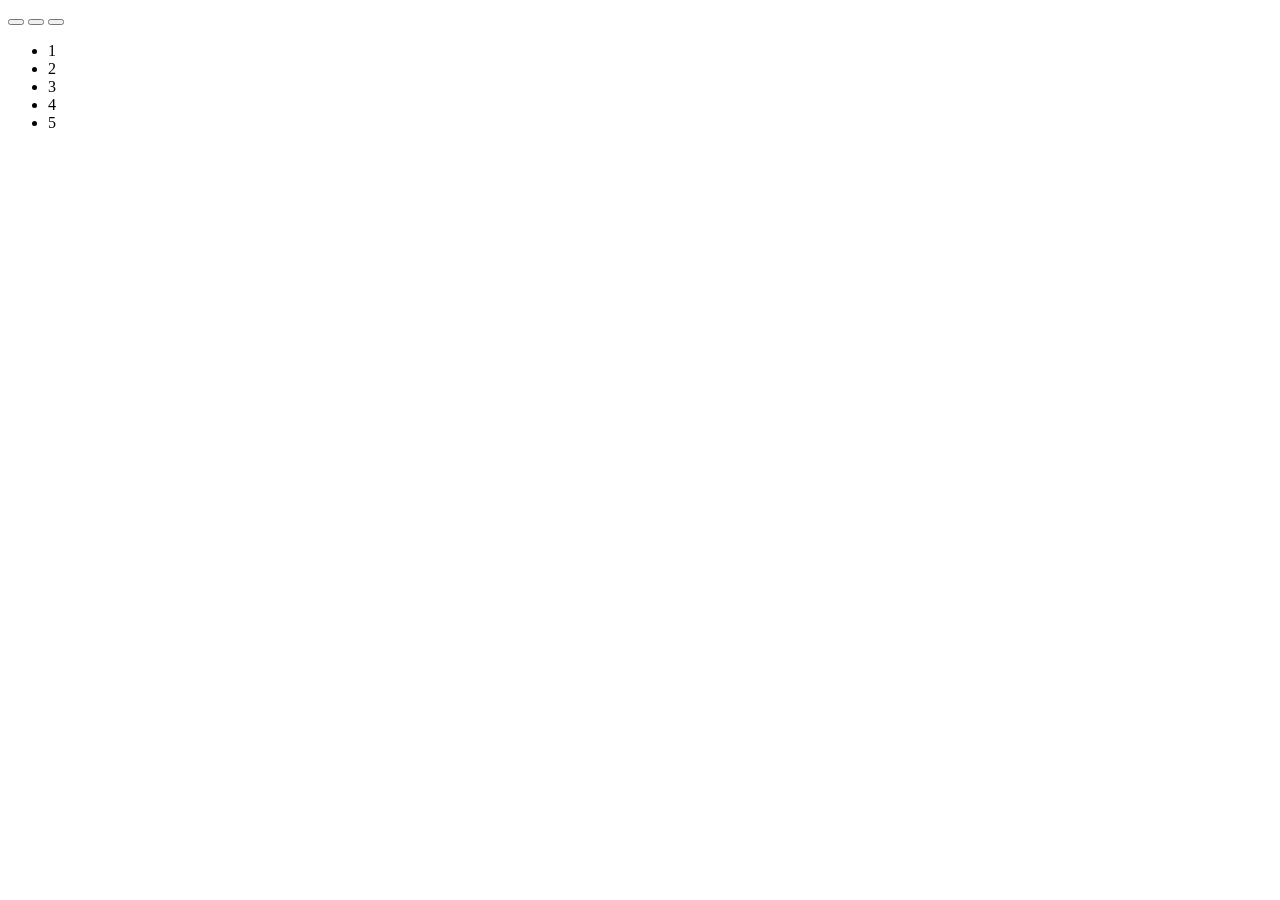
==== index.html @ 8d567501 "Навигация по DOM - элементам, ноды" ====
<!DOCTYPE html>
<html lang="en">
<head>
    <meta charset="UTF-8">
    <meta name="viewport" content="width=device-width, initial-scale=1.0">
    <title>Document</title>
</head>
<body>
    
    <div class="wrapper">
        <div class="first">
            <button></button>
            <button id="current"></button>
            <button></button>
        </div>
        <div class="second">
            <ul>
                <li>1</li>
                <li>2</li>
                <li data-current="3">3</li>

                <li>4</li>
                <li>5</li>
            </ul>
        </div>
        <div class="third"></div>
    </div>
    <!-- renernh -->
    <script src="script.js"></script>
</body>
</html>
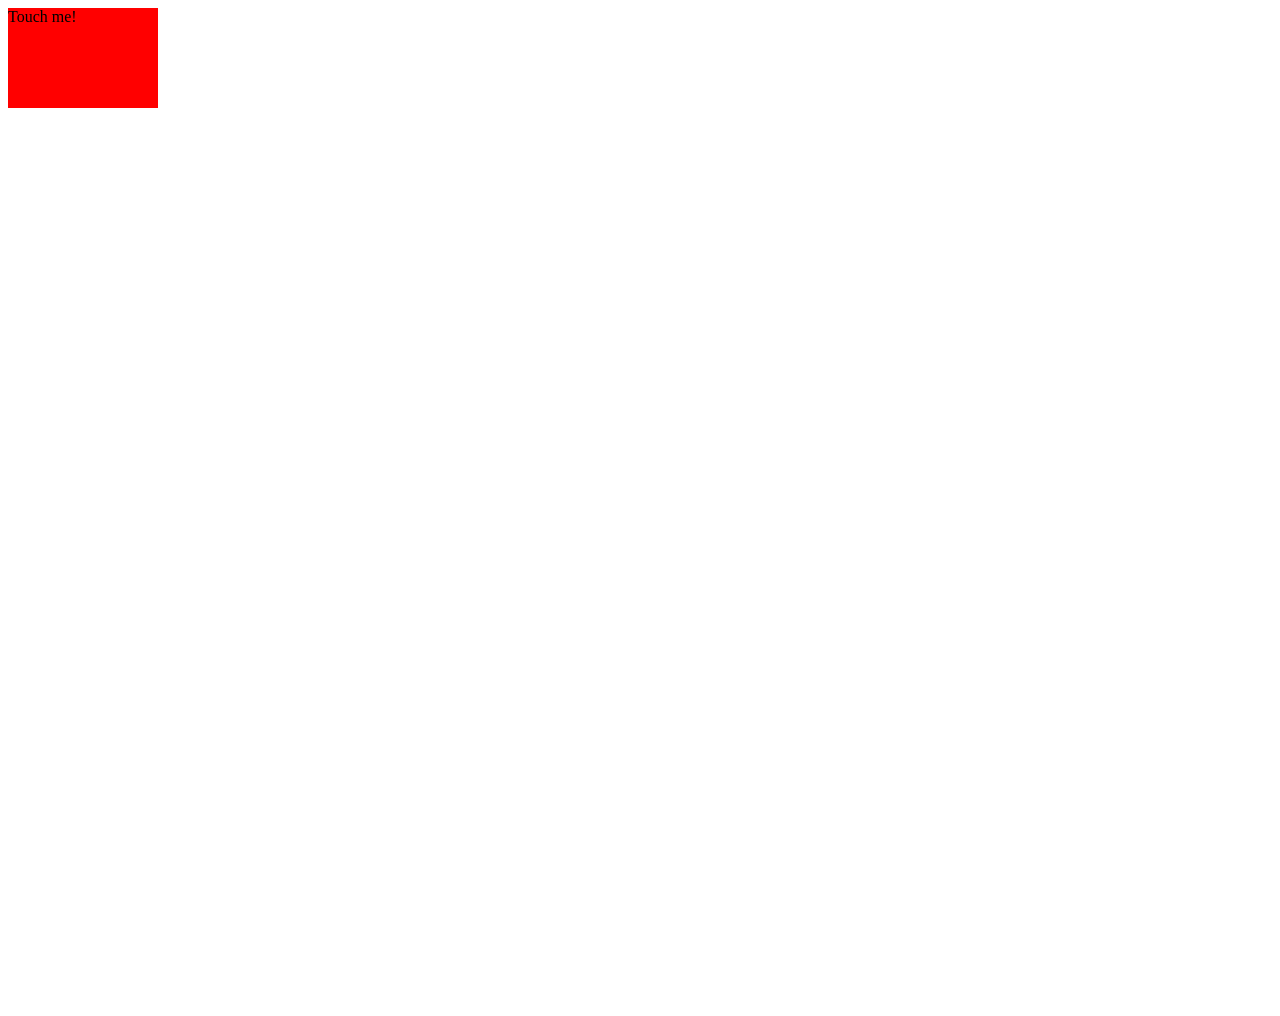
==== commit a4238a1f: "Собития на моб. устройствах" ====
--- a/index.html
+++ b/index.html
@@ -2,30 +2,25 @@
 <html lang="en">
 <head>
     <meta charset="UTF-8">
-    <meta name="viewport" content="width=device-width, initial-scale=1.0">
+    <meta name="viewport" content="width=device-width, initial-scale=1, shrink-to-fit=no">
     <title>Document</title>
+    <style>
+        body {
+            height: 1000px;
+        }
+        .box {
+            width: 150px;
+            height: 100px;
+            background-color: red;
+        }
+    </style>
 </head>
 <body>
-    
-    <div class="wrapper">
-        <div class="first">
-            <button></button>
-            <button id="current"></button>
-            <button></button>
-        </div>
-        <div class="second">
-            <ul>
-                <li>1</li>
-                <li>2</li>
-                <li data-current="3">3</li>
 
-                <li>4</li>
-                <li>5</li>
-            </ul>
-        </div>
-        <div class="third"></div>
-    </div>
-    <!-- renernh -->
-    <script src="script.js"></script>
+<div class="box">
+    Touch me!
+</div>
+
+<script src="script.js"></script>
 </body>
 </html>
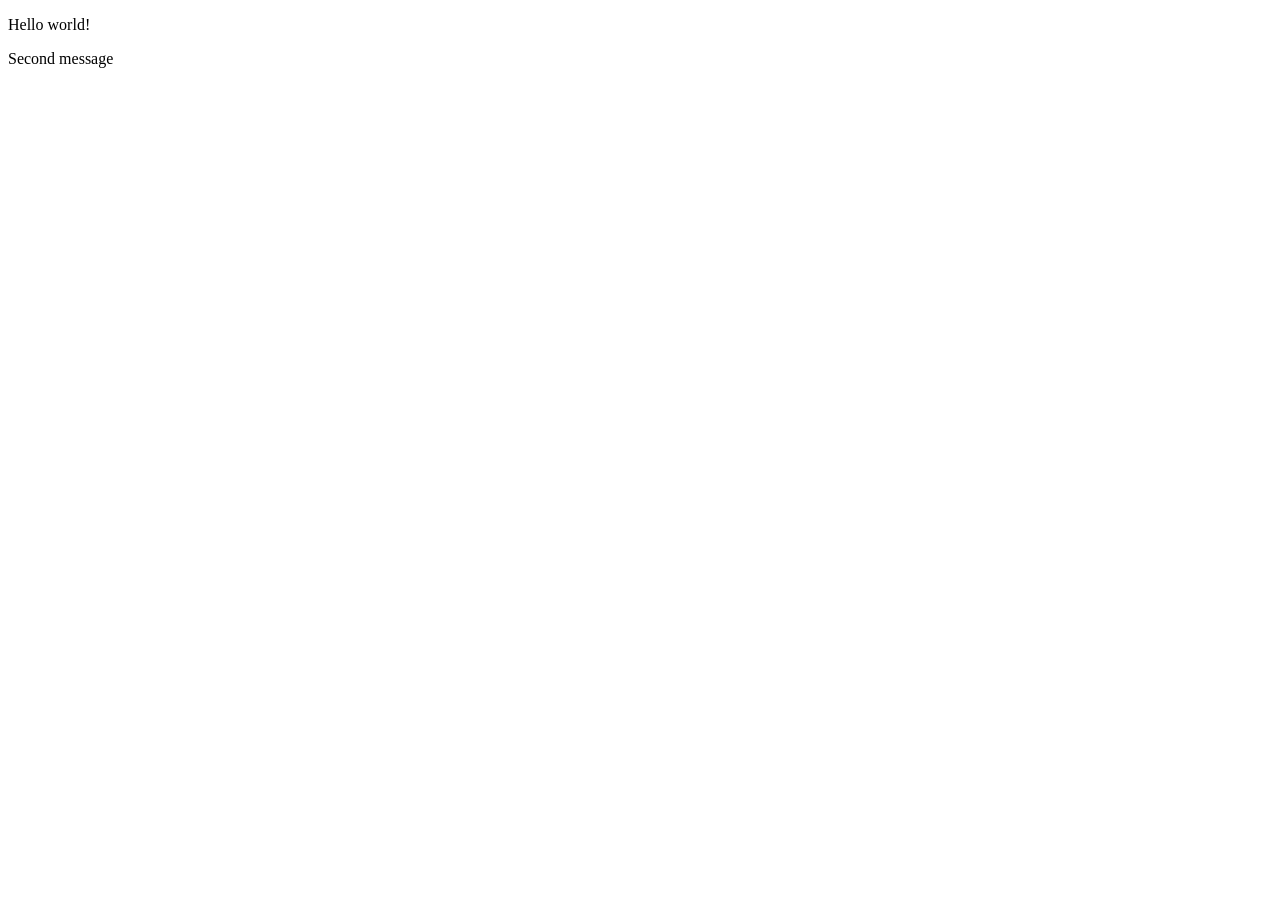
==== commit 95b37a40: "async, defer" ====
--- a/index.html
+++ b/index.html
@@ -4,23 +4,14 @@
     <meta charset="UTF-8">
     <meta name="viewport" content="width=device-width, initial-scale=1, shrink-to-fit=no">
     <title>Document</title>
-    <style>
-        body {
-            height: 1000px;
-        }
-        .box {
-            width: 150px;
-            height: 100px;
-            background-color: red;
-        }
-    </style>
+
 </head>
 <body>
+<!--<script defer src="script.js"></script>-->
+<!--<script async src="script.js"></script>-->
+        <p>Hello world!</p>
+        <p>Second message</p>
 
-<div class="box">
-    Touch me!
-</div>
-
-<script src="script.js"></script>
+<script  src="script.js"></script>
 </body>
 </html>
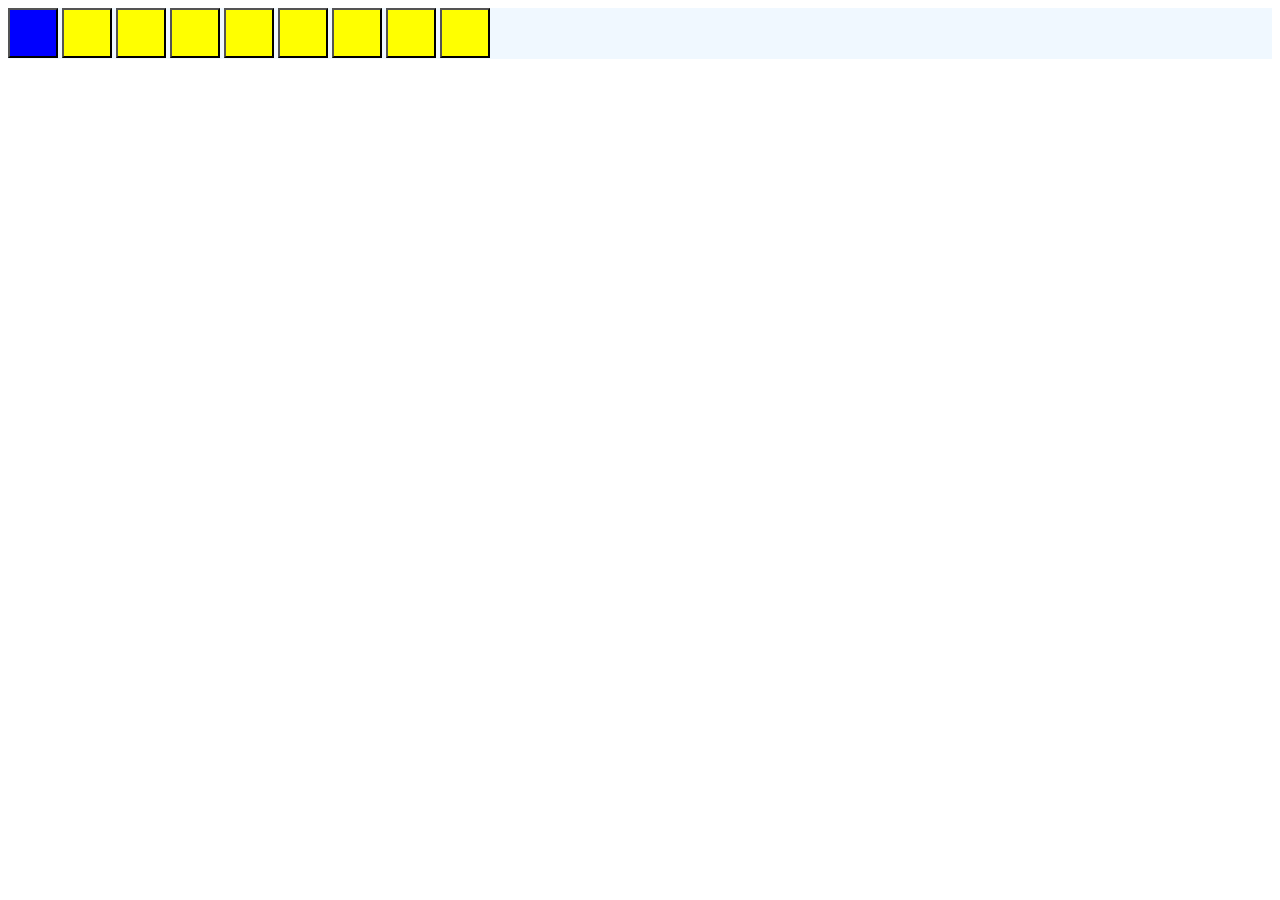
==== commit fb7eddd6: "ДЕЛЕГИРОВАНИЕ!!!" ====
--- a/index.html
+++ b/index.html
@@ -4,13 +4,21 @@
     <meta charset="UTF-8">
     <meta name="viewport" content="width=device-width, initial-scale=1, shrink-to-fit=no">
     <title>Document</title>
+    <link rel="stylesheet" href="style.css">
 
 </head>
 <body>
-<!--<script defer src="script.js"></script>-->
-<!--<script async src="script.js"></script>-->
-        <p>Hello world!</p>
-        <p>Second message</p>
+<div id="first" class="btn-block">
+<button class="blue sone"></button>
+<button></button>
+<button></button>
+<button></button>
+<button></button>
+<button></button>
+<button></button>
+<button></button>
+</div>
+
 
 <script  src="script.js"></script>
 </body>
--- a/style.css
+++ b/style.css
@@ -0,0 +1,12 @@
+.btn-block{
+    width: 100%;
+    background-color: aliceblue;
+}
+.blue{
+    background-color: blue;
+}
+button{
+    background-color:yellow;
+    width: 50px;
+    height: 50px;
+}
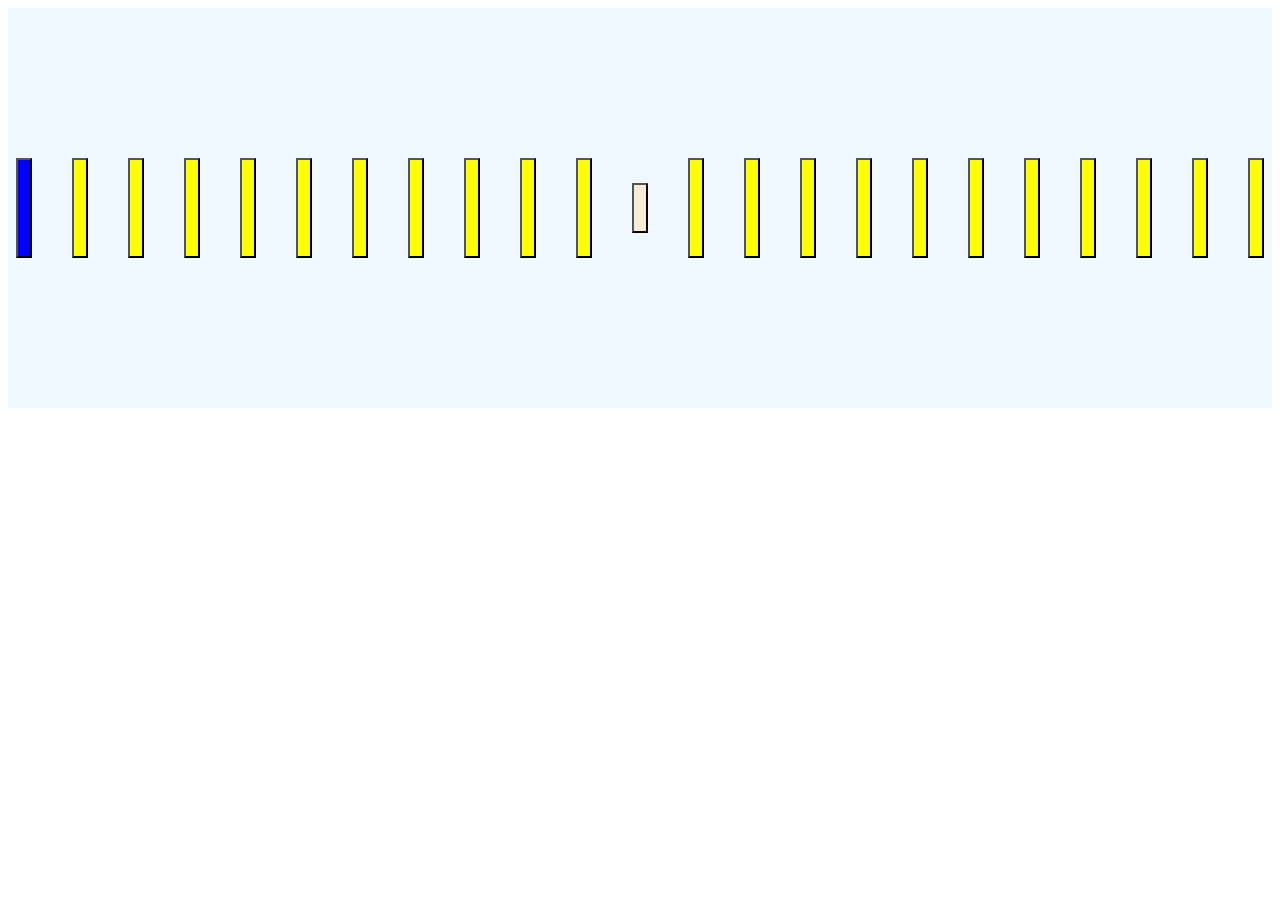
==== commit d1a44d7d: "ДЕЛЕГИРОВАНИЕ!!!" ====
--- a/index.html
+++ b/index.html
@@ -9,7 +9,7 @@
 </head>
 <body>
 <div id="first" class="btn-block">
-<button class="blue sone"></button>
+<button class="blue some"></button>
 <button></button>
 <button></button>
 <button></button>
@@ -17,6 +17,20 @@
 <button></button>
 <button></button>
 <button></button>
+    <button></button>
+    <button></button>
+    <button><button class="blue-btn"></button></button>
+    <button></button>
+    <button></button>
+    <button></button>
+    <button></button>
+    <button></button>
+    <button></button>
+    <button></button>
+    <button></button>
+    <button></button>
+    <button></button>
+    <button></button>
 </div>
 
 
--- a/style.css
+++ b/style.css
@@ -1,12 +1,26 @@
 .btn-block{
     width: 100%;
     background-color: aliceblue;
+    height: 400px;
+    display: flex;
+    justify-content: center;
+    align-items: center;
+}
+.blue-btn{
+    width: 50px;
+    height: 50px;
+    background-color: antiquewhite;
 }
 .blue{
     background-color: blue;
 }
 button{
     background-color:yellow;
-    width: 50px;
-    height: 50px;
+    width: 100px;
+    height: 100px;
+    margin: 20px;
+    cursor: pointer;
+}
+.red{
+    background-color: red;
 }
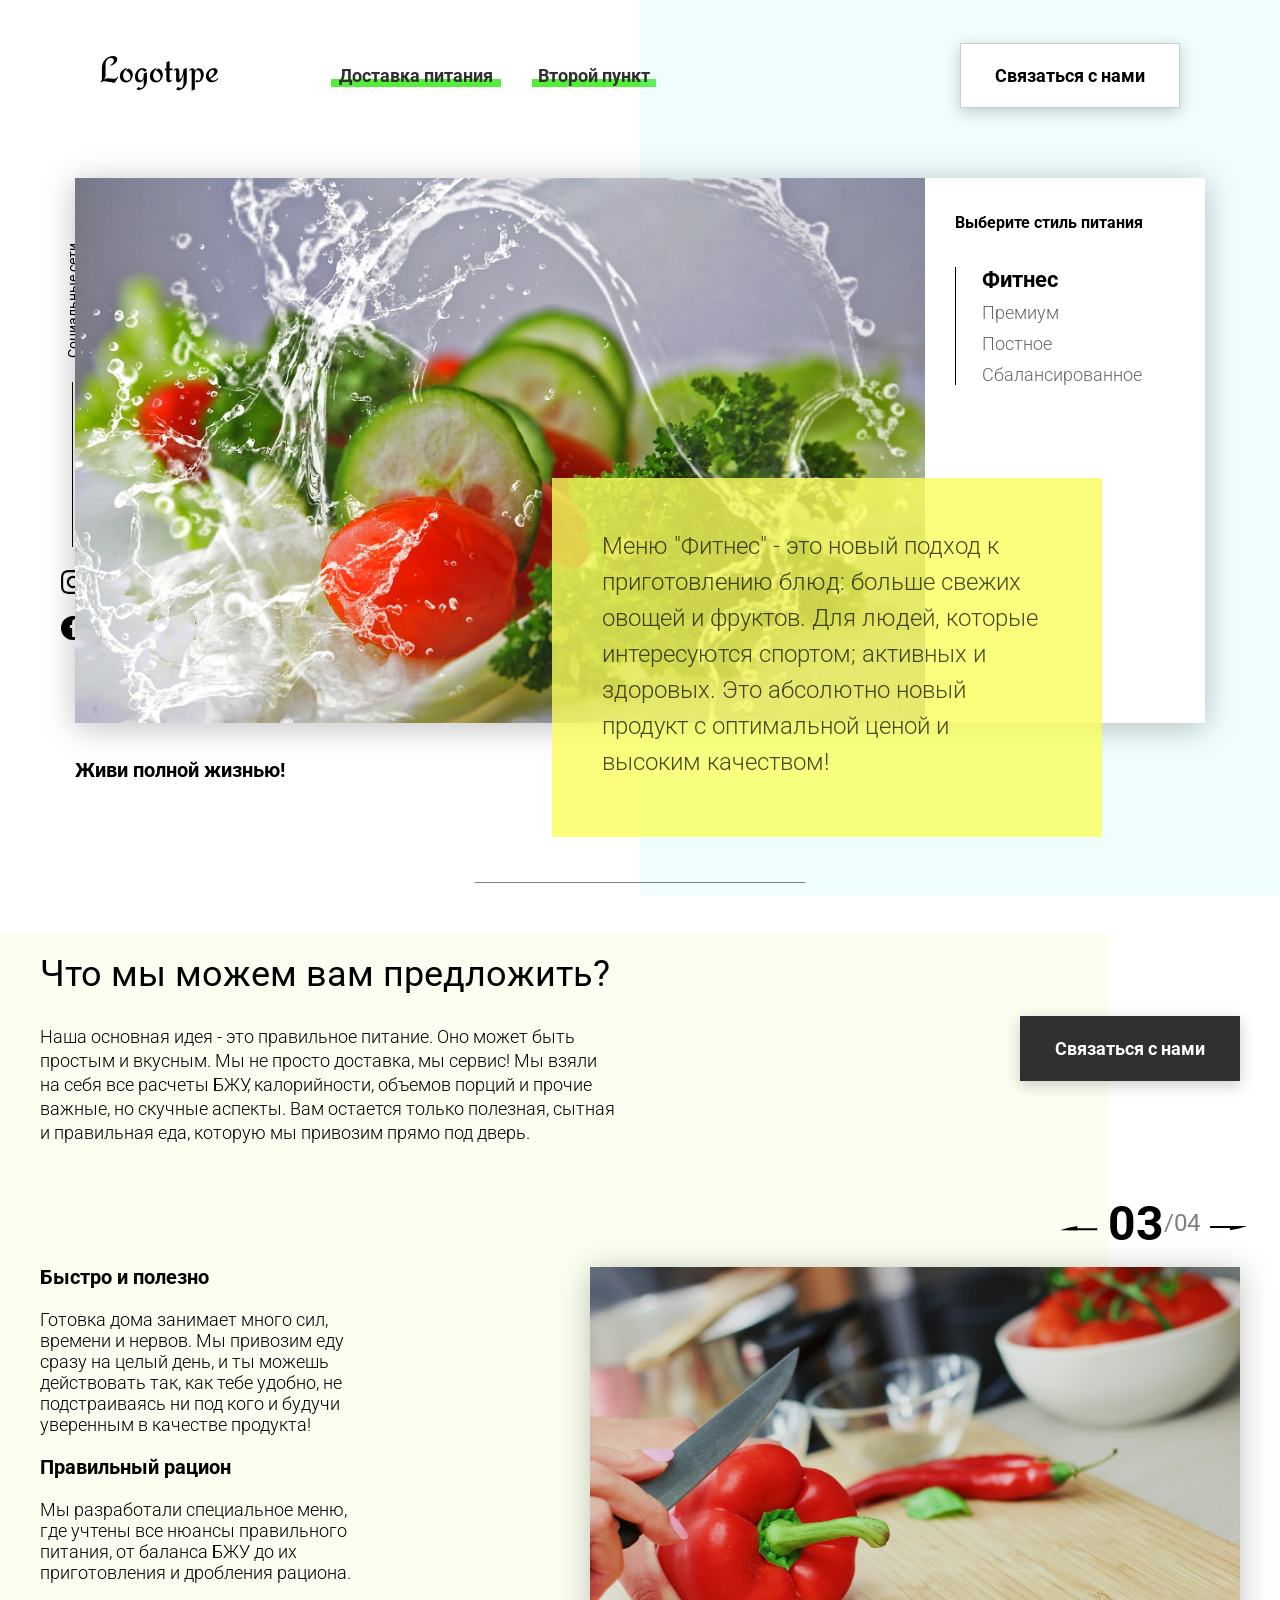
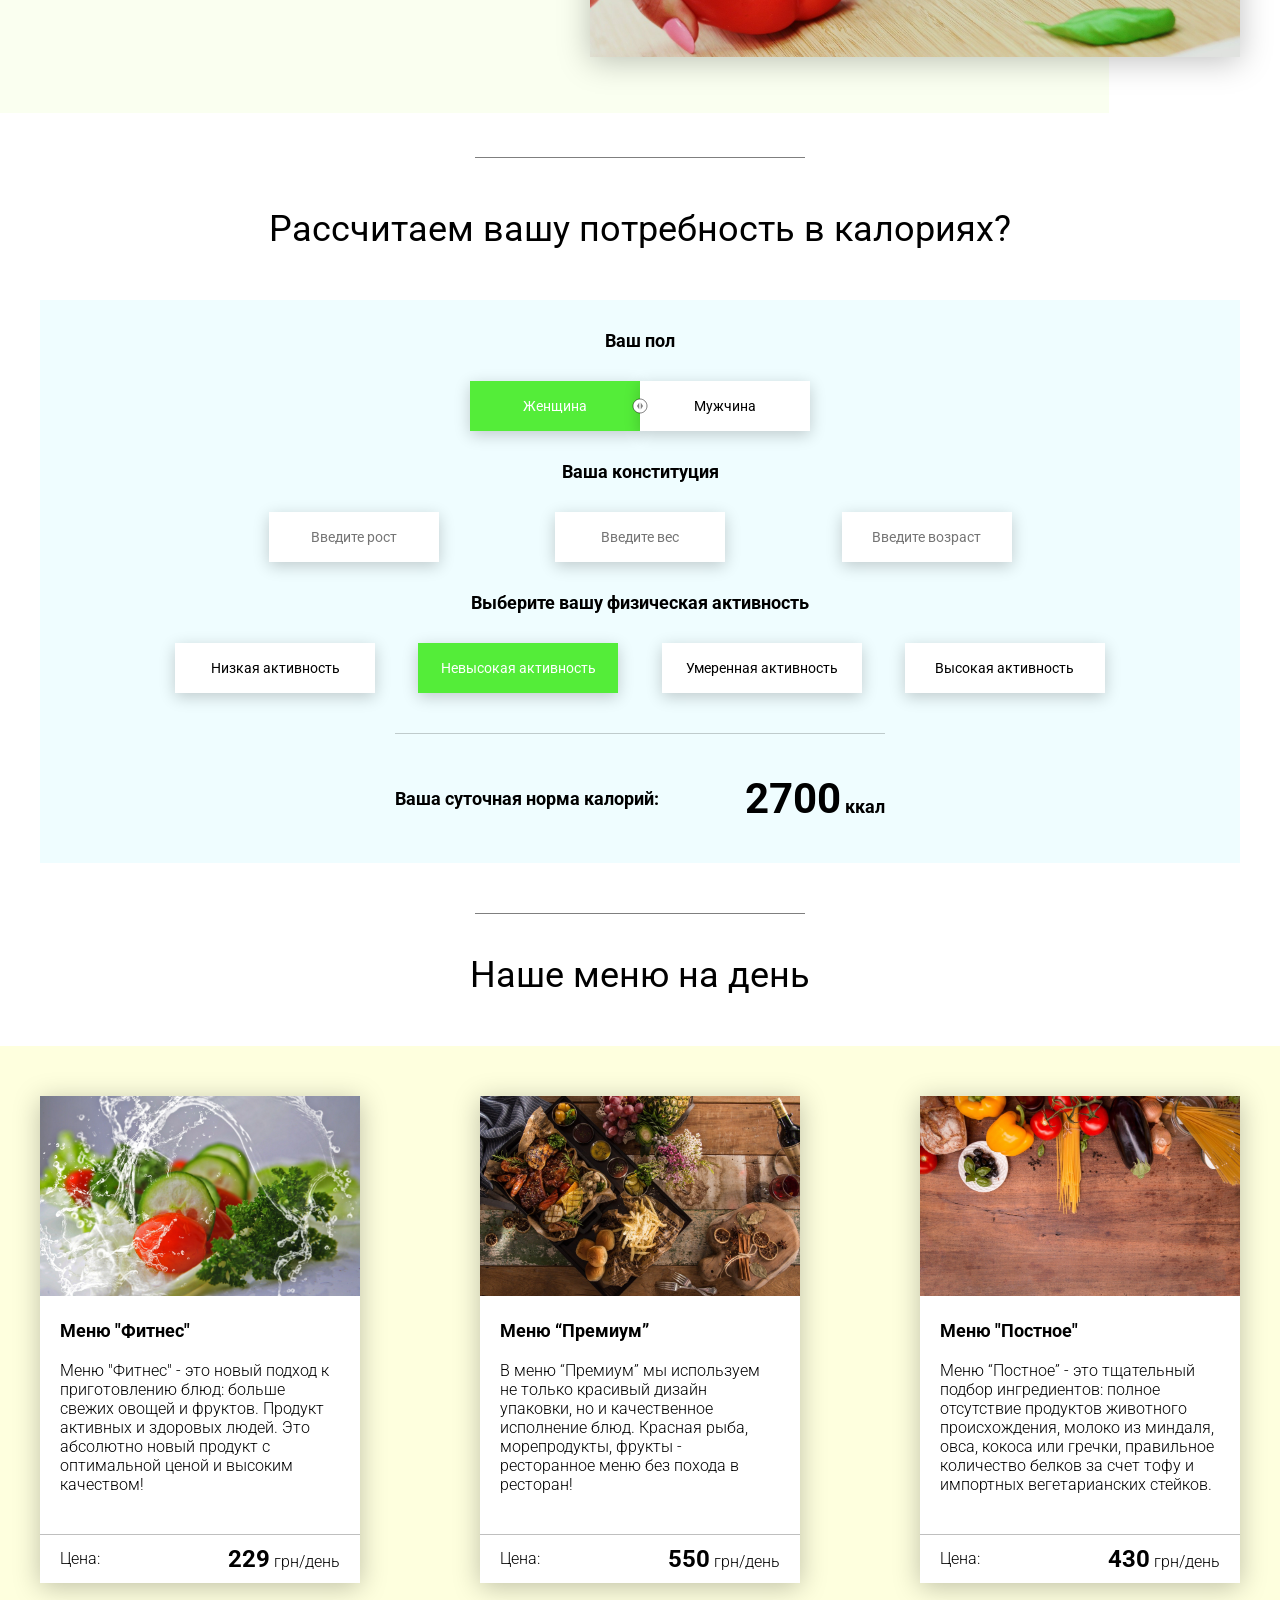
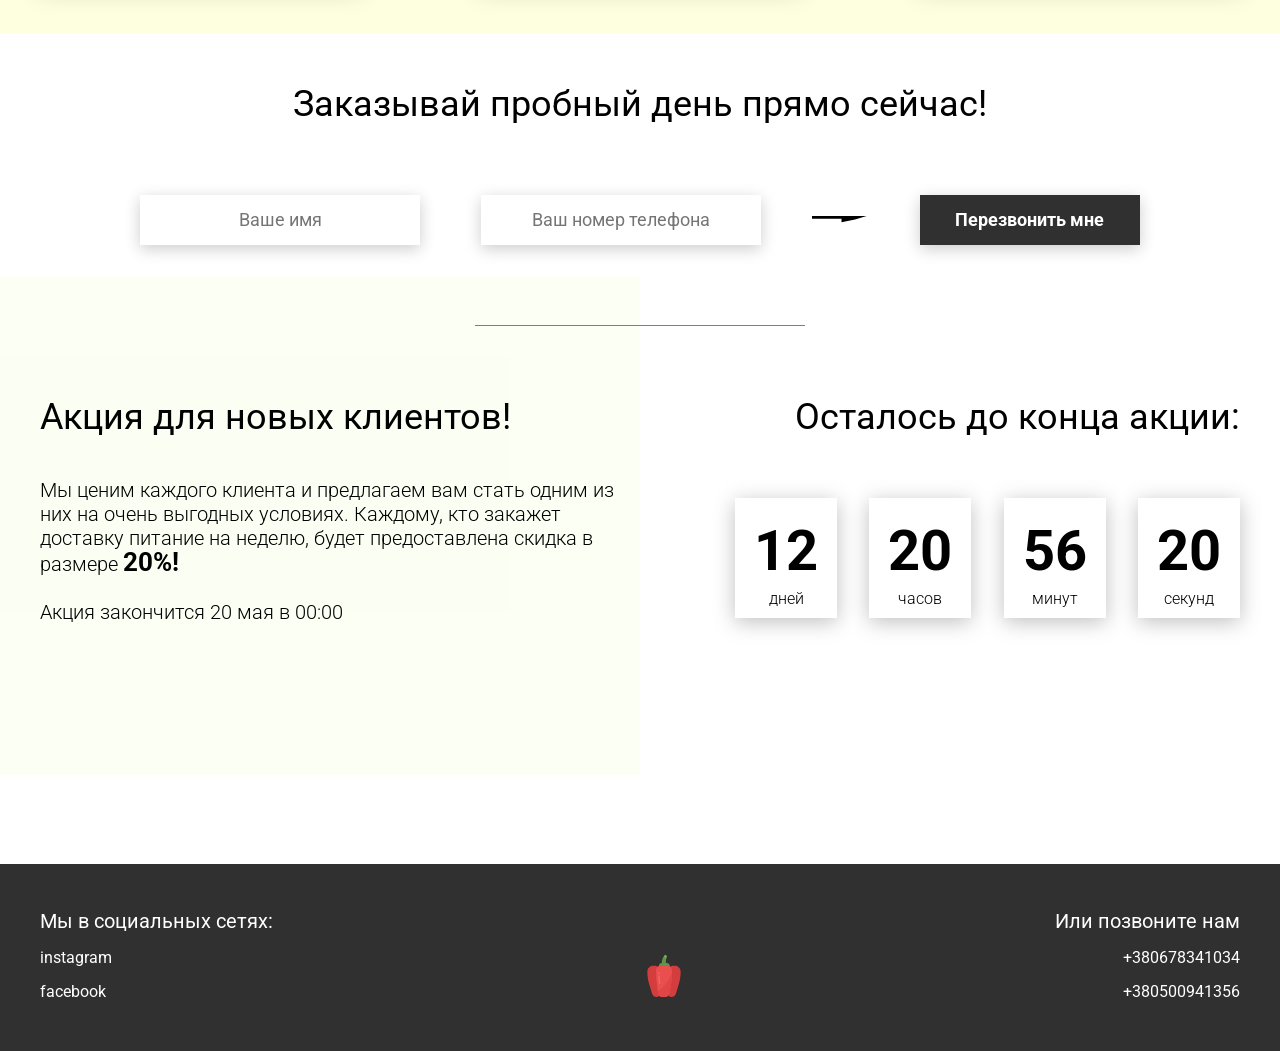
==== commit 6c1c7a9d: "Стартовый шаблон для практики Js (сделаны табы)" ====
--- a/index.html
+++ b/index.html
@@ -2,38 +2,304 @@
 <html lang="en">
 <head>
     <meta charset="UTF-8">
-    <meta name="viewport" content="width=device-width, initial-scale=1, shrink-to-fit=no">
-    <title>Document</title>
-    <link rel="stylesheet" href="style.css">
-
+    <meta name="viewport" content="width=device-width, initial-scale=1.0">
+    <title>Food</title>
+    <link rel="stylesheet" href="css/style.css">
 </head>
 <body>
-<div id="first" class="btn-block">
-<button class="blue some"></button>
-<button></button>
-<button></button>
-<button></button>
-<button></button>
-<button></button>
-<button></button>
-<button></button>
-    <button></button>
-    <button></button>
-    <button><button class="blue-btn"></button></button>
-    <button></button>
-    <button></button>
-    <button></button>
-    <button></button>
-    <button></button>
-    <button></button>
-    <button></button>
-    <button></button>
-    <button></button>
-    <button></button>
-    <button></button>
-</div>
-
-
-<script  src="script.js"></script>
+    <header class="header">
+        <div class="header__left-block">
+            <div class="header__logo">
+                <img src="icons/logo.svg" alt="Логотип">
+            </div>
+            <nav class="header__links">
+                <a href="#" class="header__link">Доставка питания</a>
+                <a href="#" class="header__link">Второй пункт</a>
+            </nav>
+        </div>
+        <div class="header__right-block">
+            <button class="btn btn_white">Связаться с нами</button>
+        </div>
+    </header>
+    <div class="sidepanel">
+        <div class="sidepanel__text"><span>Социальные сети</span></div>
+        <div class="sidepanel__divider"></div>
+        <a href="#" class="sidepanel__icon">
+            <img src="icons/instagram.svg" alt="instagram">
+        </a>
+        <a href="#" class="sidepanel__icon">
+            <img src="icons/facebook.svg" alt="facebook">
+        </a>
+    </div>
+
+    <div class="preview">
+        <div class="bgc_blue"></div>
+        <div class="container">
+            <div class="tabcontainer">
+                <div class="tabcontent">
+                    <img src="img/tabs/vegy.jpg" alt="vegy">
+                    <div class="tabcontent__descr">
+                        Меню "Фитнес" - это новый подход к приготовлению блюд: больше свежих овощей и фруктов. Для людей, которые интересуются спортом; активных и здоровых. Это абсолютно новый продукт с оптимальной ценой и высоким качеством!
+                    </div>
+                </div>
+                 <div class="tabcontent">
+                    <img src="img/tabs/elite.jpg" alt="elite">
+                    <div class="tabcontent__descr">
+                        Меню “Премиум” - мы используем не только красивый дизайн упаковки, но и качественное исполнение блюд. Красная рыба, морепродукты, фрукты - ресторанное меню без похода в ресторан!                                     
+                    </div>
+                </div>
+                 <div class="tabcontent">
+                    <img src="img/tabs/post.jpg" alt="post">
+                    <div class="tabcontent__descr">
+                        Наше специальное “Постное меню” - это тщательный подбор ингредиентов: полное отсутствие продуктов животного происхождения. Полная гармония с собой и природой в каждом элементе! Все будет Ом!                                     
+                    </div>
+                </div>
+                <div class="tabcontent">
+                    <img src="img/tabs/vegy.jpg" alt="vegy">
+                    <div class="tabcontent__descr">
+                        Меню "Сбалансированное" - это соответствие вашего рациона всем научным рекомендациям. Мы тщательно просчитываем вашу потребность в к/б/ж/у и создаем лучшие блюда для вас.
+                    </div>
+                </div>
+                <div class="tabheader">
+                    <h3>Выберите стиль питания</h3>
+                    <div class="tabheader__items">
+                        <div class="tabheader__item tabheader__item_active">Фитнес</div>
+                        <div class="tabheader__item">Премиум</div>
+                        <div class="tabheader__item">Постное</div>
+                        <div class="tabheader__item">Сбалансированное</div>
+                    </div>
+                </div>
+            </div>
+            <div class="preview__life">Живи полной жизнью!</div>
+        </div>
+    </div>
+
+    <div class="divider"></div>
+
+    <div class="offer">
+        <div class="bgc_y"></div>
+        <div class="container">
+            <div class="offer__text">
+                <h2 class="title">Что мы можем вам предложить?</h2>
+                <div class="offer__descr">
+                    Наша основная идея - это правильное питание. Оно может быть простым и вкусным. Мы не просто доставка, мы сервис! Мы взяли на себя все расчеты БЖУ, калорийности, объемов порций и прочие важные, но скучные аспекты. Вам остается только полезная, сытная и правильная еда, которую мы привозим прямо под дверь.
+                </div>
+            </div>
+            <div class="offer__action">
+                <button class="btn btn_dark">Связаться с нами</button>
+            </div>
+        </div>
+        <div class="container">
+            <div class="offer__advantages">
+                <h2>Быстро и полезно</h2>
+                <div class="offer__advantages-text">
+                    Готовка дома занимает много сил, времени и нервов. Мы привозим еду сразу на целый день, и ты можешь действовать так, как тебе удобно, не подстраиваясь ни под кого и будучи уверенным в качестве продукта!
+                </div>
+                <h2>Правильный рацион</h2>
+                <div class="offer__advantages-text">
+                    Мы разработали специальное меню, где учтены все нюансы правильного питания, от баланса БЖУ до их приготовления и дробления рациона.
+                </div>
+            </div>
+            <div class="offer__slider">
+                <div class="offer__slider-counter">
+                    <div class="offer__slider-prev">
+                        <img src="icons/left.svg" alt="prev">
+                    </div>
+                    <span id="current">03</span>
+                    /
+                    <span id="total">04</span>
+                    <div class="offer__slider-next">
+                        <img src="icons/right.svg" alt="next">
+                    </div>
+                </div>
+                <div class="offer__slider-wrapper">
+                    <div class="offer__slide">
+                        <img src="img/slider/pepper.jpg" alt="pepper">
+                    </div>
+                    <!-- <div class="offer__slide">
+                        <img src="img/slider/food-12.jpg" alt="food">
+                    </div>
+                    <div class="offer__slide">
+                        <img src="img/slider/olive-oil.jpg" alt="oil">
+                    </div>
+                    <div class="offer__slide">
+                        <img src="img/slider/paprika.jpg" alt="paprika">
+                    </div> -->
+                </div>
+            </div>
+        </div>
+    </div>
+
+    <div class="divider"></div>
+
+    <div class="calculating">
+        <div class="container">
+            <h2 class="title">Рассчитаем вашу потребность в калориях?
+            </h2>
+            <div class="calculating__field">
+                <div class="calculating__subtitle">
+                    Ваш пол
+                </div>
+                <div class="calculating__choose" id="gender">
+                    <div class="calculating__choose-item calculating__choose-item_active">Женщина</div>
+                    <div class="calculating__choose-item">Мужчина</div>
+                </div>
+
+                <div class="calculating__subtitle">
+                    Ваша конституция
+                </div>
+                <div class="calculating__choose calculating__choose_medium">
+                    <input type="text" id="height" placeholder="Введите рост" class="calculating__choose-item">
+                    <input type="text" id="weight" placeholder="Введите вес"  class="calculating__choose-item">
+                    <input type="text" id="age" placeholder="Введите возраст" class="calculating__choose-item">
+                </div>
+
+                <div class="calculating__subtitle">
+                    Выберите вашу физическая активность
+                </div>
+                <div class="calculating__choose calculating__choose_big">
+                    <div id="low" class="calculating__choose-item">Низкая активность </div>
+                    <div id="small"  class="calculating__choose-item calculating__choose-item_active">Невысокая активность</div>
+                    <div id="medium" class="calculating__choose-item">Умеренная активность</div>
+                    <div id="high" class="calculating__choose-item">Высокая активность</div>
+                </div>
+
+                <div class="calculating__divider"></div>
+
+                <div class="calculating__total">
+                    <div class="calculating__subtitle">
+                        Ваша суточная норма калорий:
+                    </div>
+                    <div class="calculating__result">
+                        <span>2700</span> ккал
+                    </div>
+                </div>
+            </div>
+        </div>
+    </div>
+
+    <div class="divider"></div>
+
+    <div class="menu">
+        <h2 class="title">Наше меню на день</h2>
+
+        <div class="menu__field">
+            <div class="container">
+                <div class="menu__item">
+                    <img src="img/tabs/vegy.jpg" alt="vegy">
+                    <h3 class="menu__item-subtitle">Меню "Фитнес"</h3>
+                    <div class="menu__item-descr">Меню "Фитнес" - это новый подход к приготовлению блюд: больше свежих овощей и фруктов. Продукт активных и здоровых людей. Это абсолютно новый продукт с оптимальной ценой и высоким качеством!</div>
+                    <div class="menu__item-divider"></div>
+                    <div class="menu__item-price">
+                        <div class="menu__item-cost">Цена:</div>
+                        <div class="menu__item-total"><span>229</span> грн/день</div>
+                    </div>
+                </div>
+                <div class="menu__item">
+                    <img src="img/tabs/elite.jpg" alt="elite">
+                    <h3 class="menu__item-subtitle">Меню “Премиум”</h3>
+                    <div class="menu__item-descr">В меню “Премиум” мы используем не только красивый дизайн упаковки, но и качественное исполнение блюд. Красная рыба, морепродукты, фрукты - ресторанное меню без похода в ресторан!</div>
+                    <div class="menu__item-divider"></div>
+                    <div class="menu__item-price">
+                        <div class="menu__item-cost">Цена:</div>
+                        <div class="menu__item-total"><span>550</span> грн/день</div>
+                    </div>
+                </div>
+                <div class="menu__item">
+                    <img src="img/tabs/post.jpg" alt="post">
+                    <h3 class="menu__item-subtitle">Меню "Постное"</h3>
+                    <div class="menu__item-descr">Меню “Постное” - это тщательный подбор ингредиентов: полное отсутствие продуктов животного происхождения, молоко из миндаля, овса, кокоса или гречки, правильное количество белков за счет тофу и импортных вегетарианских стейков. </div>
+                    <div class="menu__item-divider"></div>
+                    <div class="menu__item-price">
+                        <div class="menu__item-cost">Цена:</div>
+                        <div class="menu__item-total"><span>430</span> грн/день</div>
+                    </div>
+                </div>
+            </div>
+        </div>
+    </div>
+
+    <div class="order">
+        <div class="container">
+            <div class="title">Заказывай пробный день прямо сейчас!</div>
+            <form action="#" class="order__form">
+                <input required placeholder="Ваше имя" name="name" type="text" class="order__input">
+                <input required placeholder="Ваш номер телефона" name="phone" type="phone" class="order__input">
+                <img src="icons/right.svg" alt="right">
+                <button class="btn btn_dark btn_min">Перезвонить мне</button>
+            </form>
+        </div>
+    </div>
+
+    <div class="divider"></div>
+
+    <div class="promotion">
+        <div class="bgc_y"></div>
+        <div class="container">
+            <div class="promotion__text">
+                <div class="title">Акция для новых клиентов!</div>
+                <div class="promotion__descr">
+                    Мы ценим каждого клиента и предлагаем вам стать одним из них на очень выгодных условиях. 
+                    Каждому, кто закажет доставку питание на неделю, будет предоставлена скидка в размере <span>20%!</span>
+                    <br><br>
+                    Акция закончится 20 мая в 00:00
+                </div>
+            </div>
+            <div class="promotion__timer">
+                <div class="title">Осталось до конца акции:</div>
+                <div class="timer">
+                    <div class="timer__block">
+                        <span id="days">12</span>
+                        дней
+                    </div>
+                    <div class="timer__block">
+                        <span id="hours">20</span>
+                        часов
+                    </div>
+                    <div class="timer__block">
+                        <span id="minutes">56</span>
+                        минут
+                    </div>
+                    <div class="timer__block">
+                        <span id="seconds">20</span>
+                        секунд
+                    </div>
+                </div>
+            </div>
+        </div>
+    </div>
+
+    <footer class="footer">
+        <div class="container">
+            <div class="social">
+                <div class="subtitle">Мы в социальных сетях:</div>
+                <a href="#" class="link">instagram</a>
+                <a href="#" class="link">facebook</a>
+            </div>
+            <div class="pepper">
+                <img src="icons/veg.svg" alt="pepper">
+            </div>
+            <div class="call">
+                <div class="subtitle">Или позвоните нам</div>
+                <a href="#" class="link">+380678341034</a>
+                <a href="#" class="link">+380500941356</a>
+            </div>
+        </div>
+    </footer>
+
+    <div class="modal">
+        <div class="modal__dialog">
+            <div class="modal__content">
+                <form action="#">
+                    <div class="modal__close">&times;</div>
+                    <div class="modal__title">Мы свяжемся с вами как можно быстрее!</div>
+                    <input required placeholder="Ваше имя" name="name" type="text" class="modal__input">
+                    <input required placeholder="Ваш номер телефона" name="phone" type="phone" class="modal__input">
+                    <button class="btn btn_dark btn_min">Перезвонить мне</button>
+                </form>
+            </div>
+        </div>
+    </div>
+    <script src="js/script.js"></script>
 </body>
 </html>
--- a/css/style.css
+++ b/css/style.css
@@ -0,0 +1 @@
+@import url(https://fonts.googleapis.com/css?family=Roboto:300,400,700&display=swap&subset=cyrillic-ext);*{box-sizing:border-box;margin:0;padding:0;font-family:Roboto,sans-serif}a{text-decoration:none}.btn{width:220px;height:65px;display:flex;justify-content:center;align-items:center;background-color:#fff;font-size:18px;font-weight:700;border:1px solid rgba(0,0,0,.2);box-shadow:0 4px 15px rgba(0,0,0,.2);cursor:pointer;transition:.3s all;outline:0}.btn_white{background-color:#fff}.btn_dark{background-color:#303030;color:#fff;border:none}.btn_min{height:50px}.btn:hover{box-shadow:0 4px 30px rgba(0,0,0,.3)}.container{max-width:1200px;margin:0 auto}.divider{width:330px;height:1px;margin:0 auto;background-color:rgba(0,0,0,.5)}.title{font-size:36px;font-weight:400}.header{display:flex;justify-content:space-between;align-items:center;height:150px;padding:0 100px}.header__left-block{display:flex;justify-content:space-between;min-width:550px}.header__logo{max-width:170px}.header__logo img{width:100%}.header__links{display:flex;align-items:center}.header__link{position:relative;margin-right:45px;font-weight:700;font-size:18px;color:#303030}.header__link:after{content:'';position:absolute;display:block;width:110%;left:-5%;bottom:-1px;z-index:-1;height:8px;background:#54ed39}.header__link:last-child{margin-right:0}.sidepanel{position:fixed;left:60px;top:240px;height:400px;width:25px;display:flex;flex-direction:column;justify-content:space-between;align-items:center}.sidepanel__text{width:120px;height:120px;font-size:14px}.sidepanel__text span{display:flex;transform:rotate(-90deg) translateX(-50px)}.sidepanel__divider{width:1px;height:165px;background-color:#000}.sidepanel__icon{width:24px;height:24px}.sidepanel__icon img{width:100%}.preview{padding:28px 0 100px 0;position:relative}.preview__life{font-weight:700;font-size:20px;margin-left:35px;margin-top:35px}.bgc_blue{position:absolute;right:0;top:-155px;width:50vw;height:900px;background:rgba(146,242,255,.15);z-index:-1}.tabcontainer{display:flex;width:1130px;margin:0 auto;box-shadow:0 4px 30px rgba(0,0,0,.25)}.tabcontent{width:850px;position:relative}.tabcontent img{width:100%;height:100%;object-fit:cover}.tabcontent__descr{position:absolute;top:300px;right:-177px;width:550px;height:359px;background:rgba(251,254,93,.8);padding:50px;font-size:24px;font-weight:300;line-height:36px;color:rgba(0,0,0,.7)}.tabheader{width:280px;padding:35px 30px;background-color:#fff}.tabheader h3{font-weight:700;font-size:16px}.tabheader__items{margin-top:35px;padding-left:26px;border-left:1px solid #000}.tabheader__item{font-weight:700;font-size:18px;font-weight:300;margin-top:10px;color:rgba(0,0,0,.6);cursor:pointer;transition:.3s all}.tabheader__item_active{color:#000;font-size:22px;font-weight:700}.offer{padding:70px 0 100px 0;position:relative}.offer .container{display:flex;justify-content:space-between}.offer .bgc_y{position:absolute;width:1109px;height:780px;background:rgba(243,255,222,.45);z-index:-1;top:50px}.offer__text{width:580px}.offer__descr{font-size:18px;margin-top:30px;font-weight:300;line-height:24px}.offer__action{display:flex;align-items:center;justify-content:flex-end}.offer__advantages{width:330px;margin-top:50px}.offer__advantages h2{font-weight:700;font-size:20px;margin-top:20px}.offer__advantages h2:first-child{margin-top:70px}.offer__advantages-text{margin-top:20px;font-size:18px;font-weight:300;line-height:21px}.offer__slider{width:650px;margin-top:50px;display:flex;flex-direction:column;align-items:flex-end}.offer__slider-counter{display:flex;width:180px;align-items:center;font-size:24px;color:rgba(0,0,0,.5)}.offer__slider-wrapper{width:100%;margin-top:15px;box-shadow:0 4px 30px rgba(0,0,0,.25)}.offer__slider-prev{margin-right:10px;cursor:pointer}.offer__slider-next{margin-left:10px;cursor:pointer}.offer__slider #current{font-size:48px;font-weight:700;color:#000}.offer__slide{width:100%;height:390px}.offer__slide img{width:100%;height:100%;object-fit:cover}.calculating{padding:50px 0}.calculating .title{text-align:center}.calculating__field{width:100%;margin-top:50px;background:rgba(146,242,255,.15);padding:30px 0 40px 0}.calculating__subtitle{text-align:center;font-size:18px;font-weight:700;margin-top:30px}.calculating__subtitle:first-child{margin-top:0}.calculating #gender:after{content:'';position:absolute;top:50%;transform:translateY(-50%);display:block;width:16px;height:16px;background:url(../icons/switch.svg) center center/cover no-repeat}.calculating__choose{position:relative;display:flex;margin-top:30px;justify-content:center}.calculating__choose-item{display:flex;align-items:center;justify-content:center;width:170px;height:50px;padding:0 10px;background:#fff;box-shadow:0 4px 15px rgba(0,0,0,.2);border:none;text-align:center;font-size:14px;cursor:pointer;outline:0;transition:.3s all}.calculating__choose-item_active{color:#fff;background-color:#54ed39}.calculating__choose_medium{width:743px;justify-content:space-between;margin:30px auto 0 auto}.calculating__choose_big{width:930px;justify-content:space-between;margin:30px auto 0 auto}.calculating__choose_big .calculating__choose-item{width:200px}.calculating__divider{width:490px;height:1px;margin:40px auto;background-color:rgba(0,0,0,.2)}.calculating__total{width:490px;margin:0 auto;display:flex;justify-content:space-between;align-items:center}.calculating__result{font-size:18px;font-weight:700}.calculating__result span{font-size:42px}.menu{padding:40px 0 50px 0}.menu .container{display:flex;justify-content:space-between;align-items:flex-start}.menu .title{text-align:center}.menu__field{margin-top:50px;padding:50px 0;width:100%;background:rgba(249,254,126,.25)}.menu__item{width:320px;min-height:450px;background:#fff;box-shadow:0 4px 25px rgba(0,0,0,.25);font-size:16px;font-weight:300}.menu__item img{width:100%;height:200px;object-fit:cover}.menu__item-subtitle{font-weight:700;font-size:18px;padding:0 20px;margin-top:20px}.menu__item-descr{margin-top:20px;padding:0 20px}.menu__item-divider{width:100%;height:1px;background-color:rgba(0,0,0,.25);margin-top:40px}.menu__item-price{display:flex;justify-content:space-between;align-items:center;padding:10px 20px}.menu__item-price span{font-size:24px;font-weight:700}.order{padding-bottom:80px}.order .title{text-align:center}.order__form{margin-top:70px;padding:0 100px;display:flex;justify-content:space-between;align-items:center}.order__form img{transform:scale(1.5)}.order__input{width:280px;height:50px;background:#fff;box-shadow:0 4px 15px rgba(0,0,0,.2);border:none;font-size:18px;text-align:center;padding:0 20px;outline:0}.promotion{padding:70px 0 240px 0;position:relative}.promotion .container{display:flex}.promotion .bgc_y{position:absolute;width:50%;height:499px;background:rgba(243,255,222,.35);z-index:-1;top:-50px;left:0}.promotion__text{width:50%}.promotion__descr{margin-top:40px;font-size:20px;line-height:24px;font-weight:300}.promotion__descr span{font-weight:700;font-size:26px}.promotion__timer{width:50%}.promotion__timer .title{text-align:right}.promotion__timer .timer{margin-top:60px;padding-left:95px;display:flex;justify-content:space-between;align-items:center}.promotion__timer .timer__block{width:102px;height:120px;background:#fff;box-shadow:0 4px 20px rgba(0,0,0,.25);font-size:16px;font-weight:300;text-align:center}.promotion__timer .timer__block span{display:block;margin-top:20px;margin-bottom:5px;font-size:56px;font-weight:700}.footer{min-height:180px;background-color:#303030;padding:45px 0 50px 0;color:#fff}.footer .container{height:100%;display:flex;justify-content:space-between;align-items:flex-end}.footer .subtitle{font-size:20px}.footer .link{display:block;margin-top:15px;font-size:16px;color:#fff}.footer .call{text-align:right}.modal{position:fixed;top:0;left:0;z-index:1050;display:none;width:100%;height:100%;overflow:hidden;background-color:rgba(0,0,0,.5)}.modal__dialog{max-width:500px;margin:40px auto}.modal__content{position:relative;width:100%;padding:40px;background-color:#fff;border:1px solid rgba(0,0,0,.2);border-radius:4px;max-height:80vh;overflow-y:auto}.modal__close{position:absolute;top:8px;right:14px;font-size:30px;color:#000;opacity:.5;font-weight:700;border:none;background-color:transparent;cursor:pointer}.modal__title{text-align:center;font-size:22px;text-transform:uppercase}.modal__input{display:block;margin:20px auto 20px auto;width:280px;height:50px;background:#fff;box-shadow:0 4px 15px rgba(0,0,0,.2);border:none;font-size:18px;text-align:center;padding:0 20px;outline:0}.modal .btn{display:block;width:280px;margin:0 auto}.show{display:block}.hide{display:none}.fade{animation-name: fade;animation-duration: 1.5s;}@keyframes fade{from{opacity: 0.1;}to{opacity: 1;}}
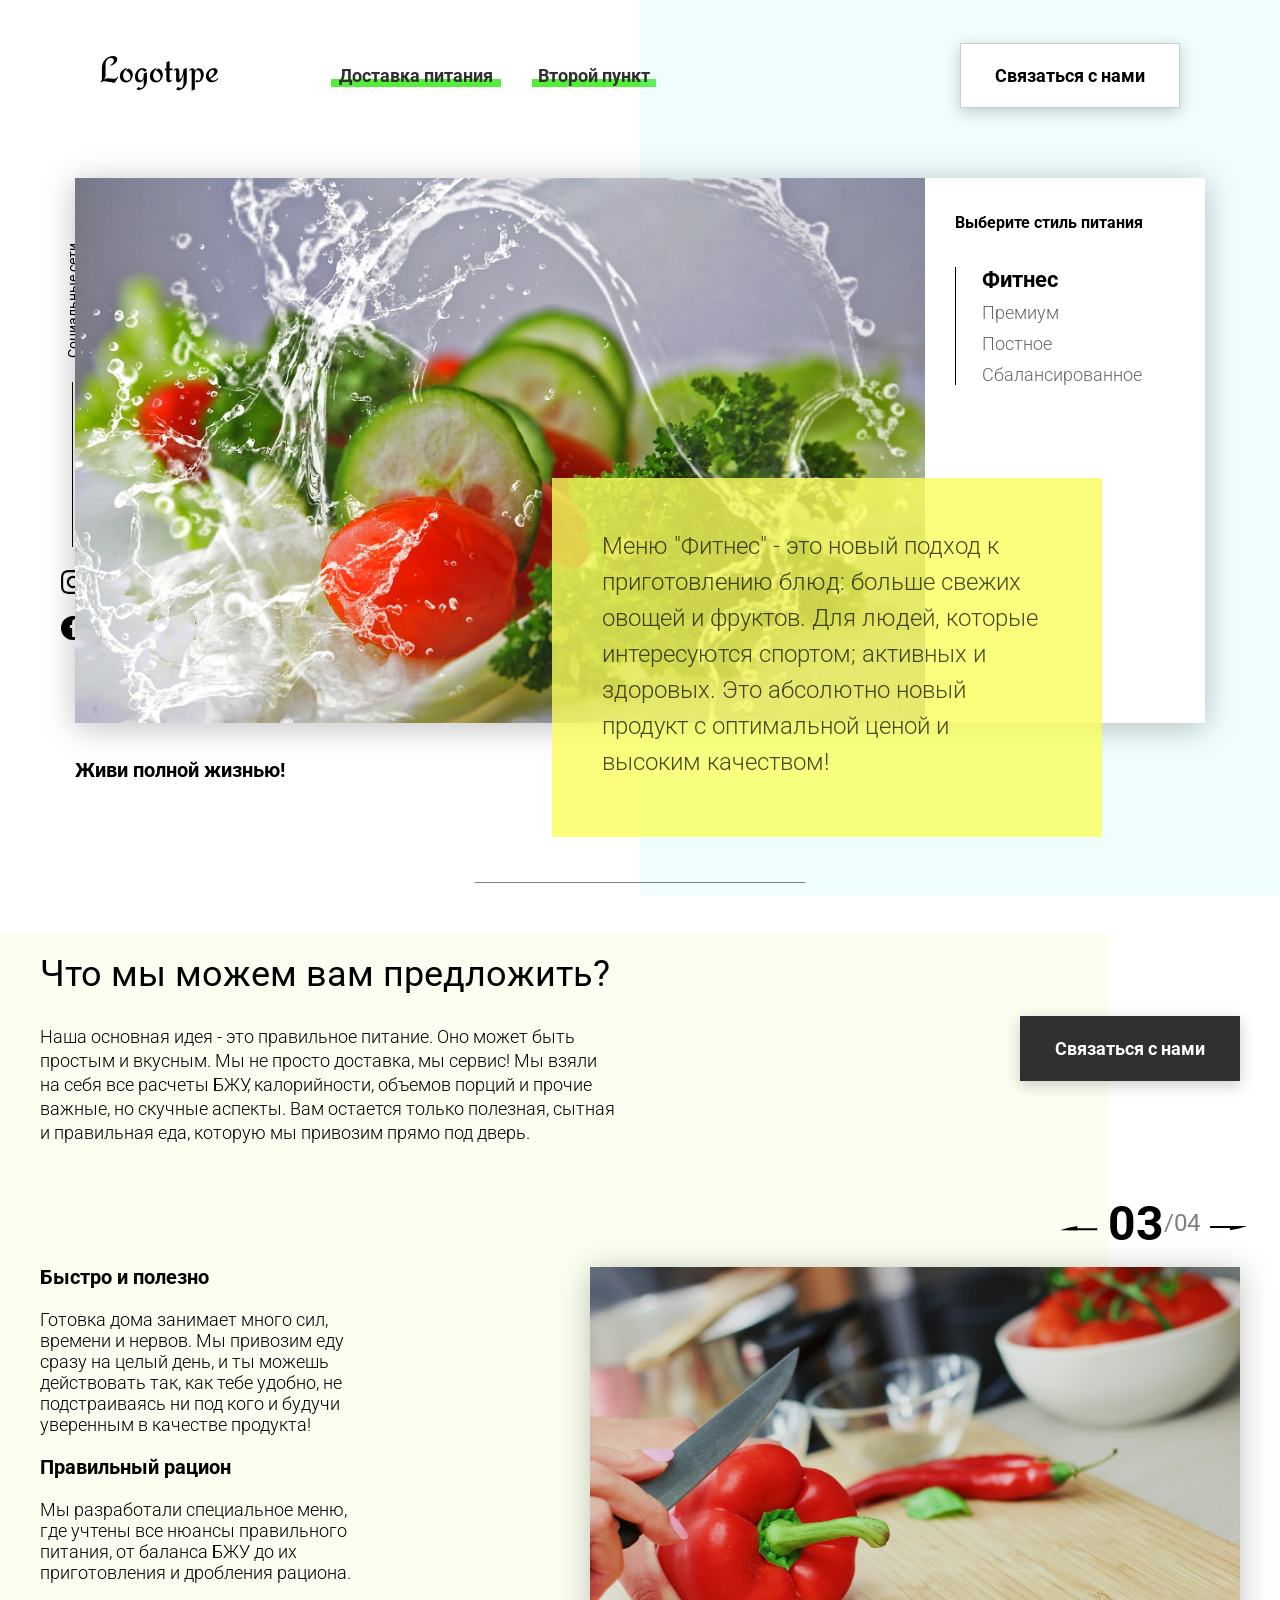
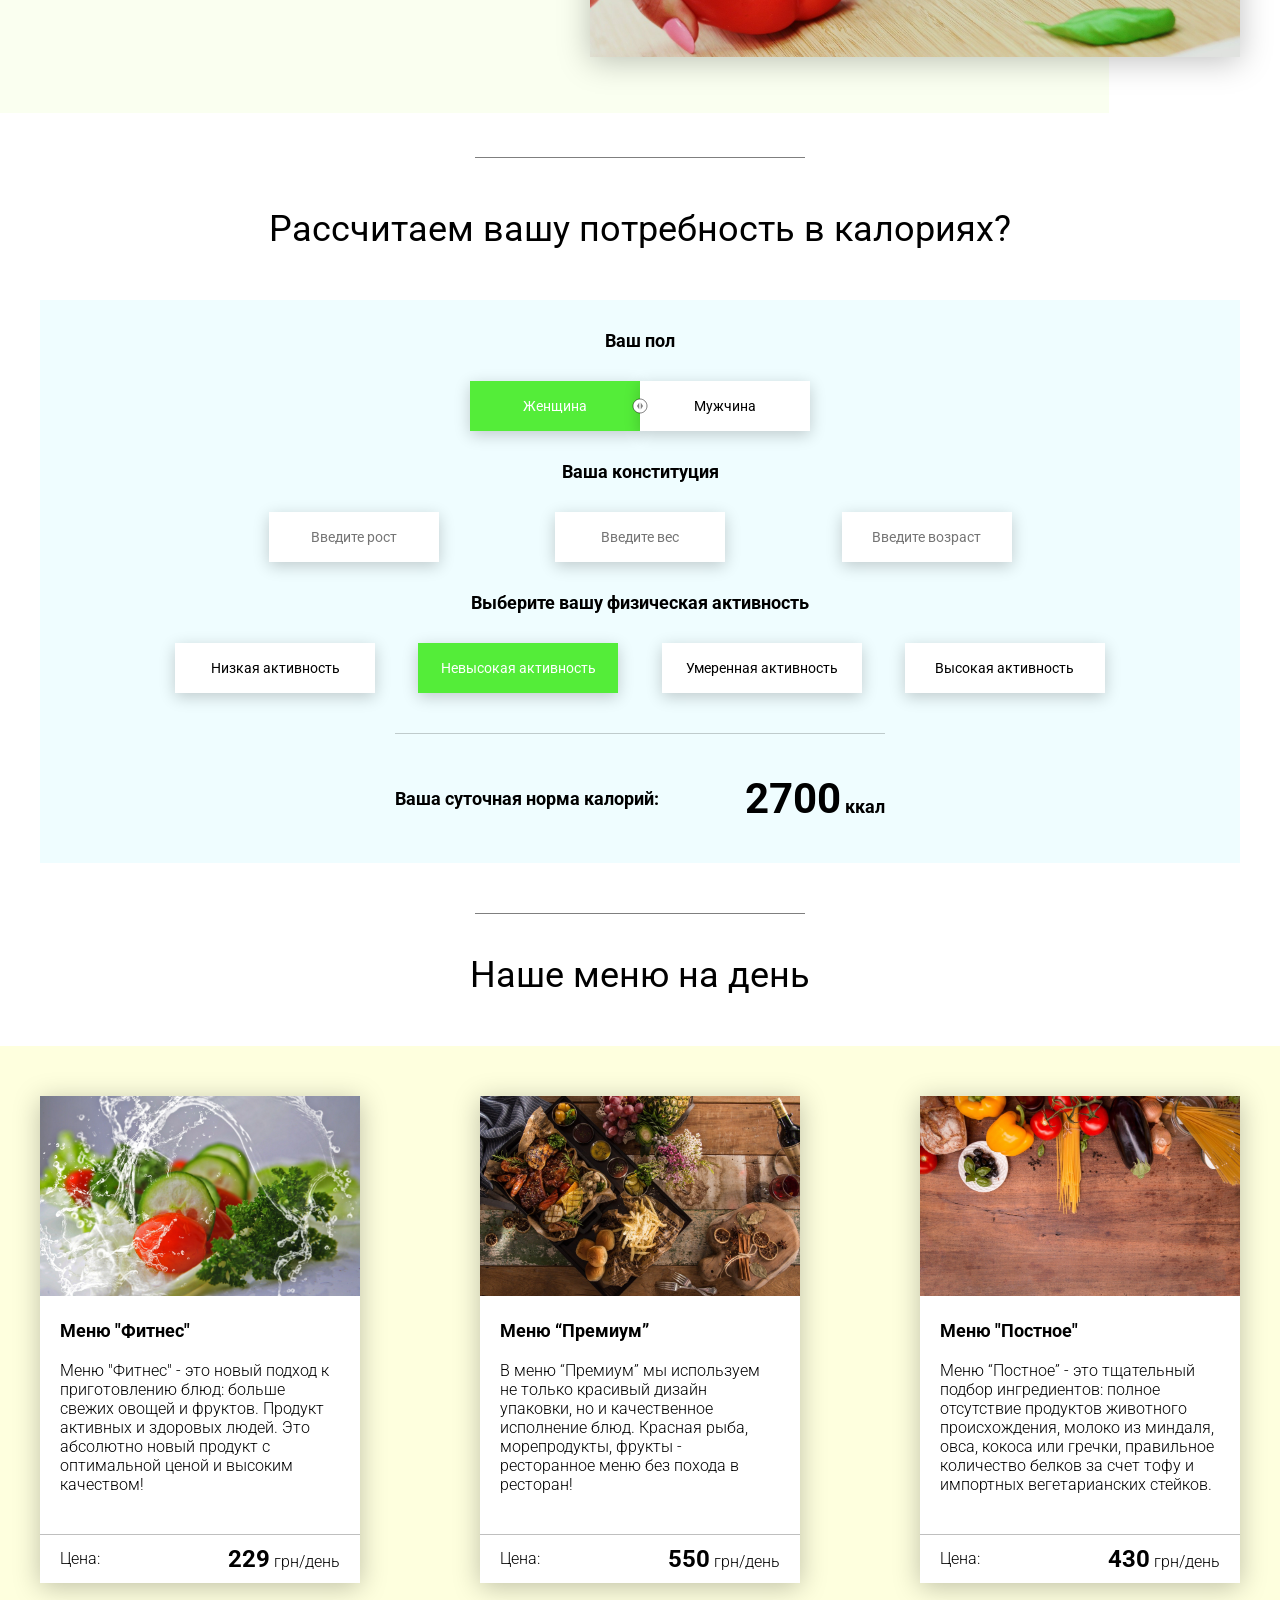
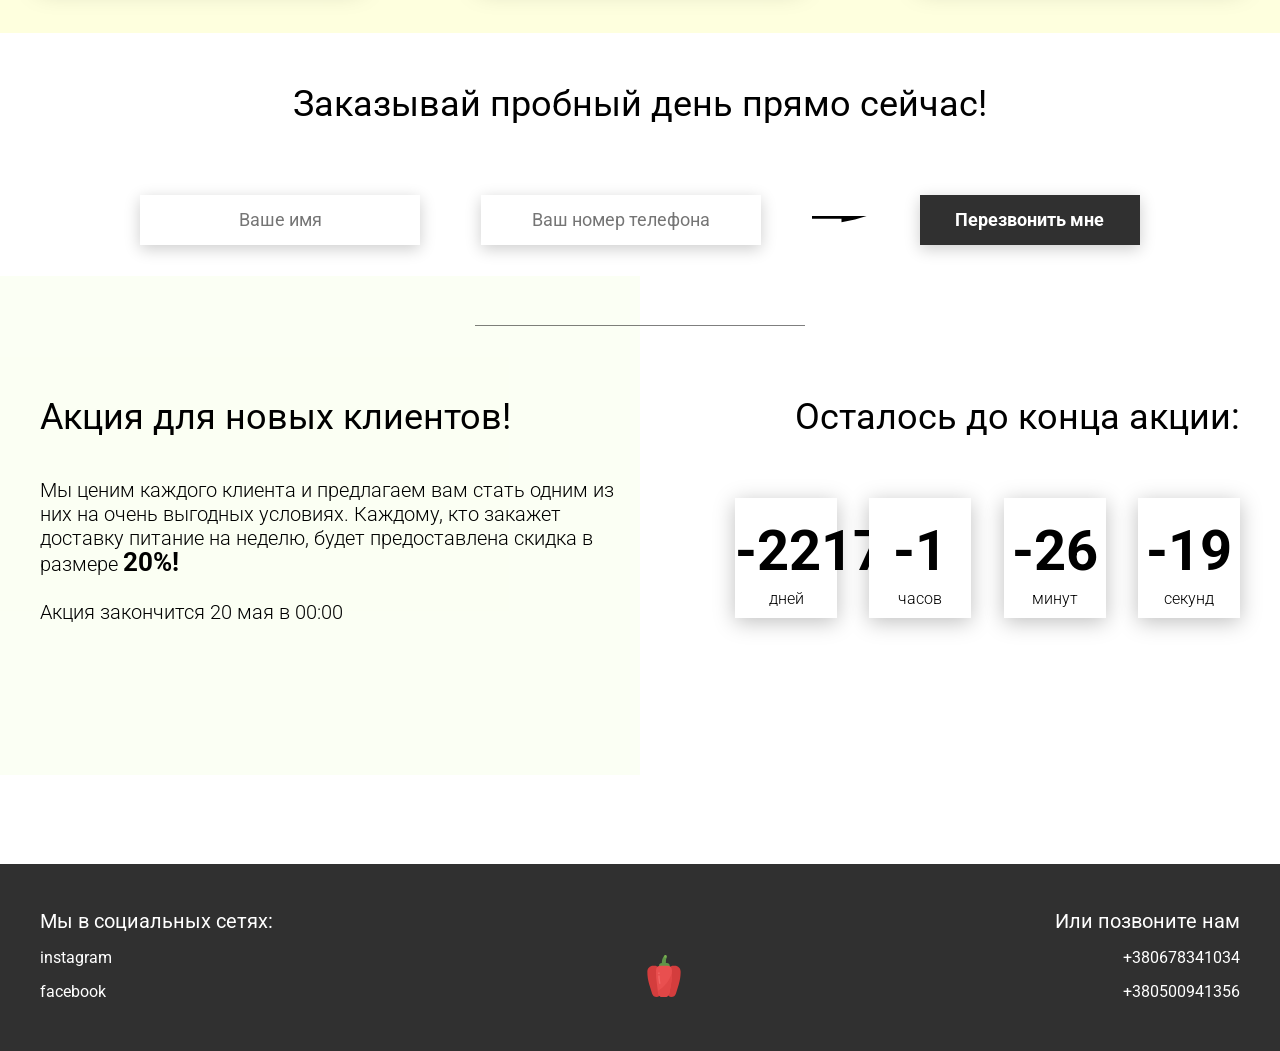
==== commit 8cf04b2d: "Добавил модальное окно на сайт" ====
--- a/index.html
+++ b/index.html
@@ -18,7 +18,7 @@
             </nav>
         </div>
         <div class="header__right-block">
-            <button class="btn btn_white">Связаться с нами</button>
+            <button data-modal class="btn btn_white">Связаться с нами</button>
         </div>
     </header>
     <div class="sidepanel">
@@ -86,7 +86,7 @@
                 </div>
             </div>
             <div class="offer__action">
-                <button class="btn btn_dark">Связаться с нами</button>
+                <button data-modal class="btn btn_dark">Связаться с нами</button>
             </div>
         </div>
         <div class="container">
@@ -291,7 +291,7 @@
         <div class="modal__dialog">
             <div class="modal__content">
                 <form action="#">
-                    <div class="modal__close">&times;</div>
+                    <div data-close class="modal__close">&times;</div>
                     <div class="modal__title">Мы свяжемся с вами как можно быстрее!</div>
                     <input required placeholder="Ваше имя" name="name" type="text" class="modal__input">
                     <input required placeholder="Ваш номер телефона" name="phone" type="phone" class="modal__input">
